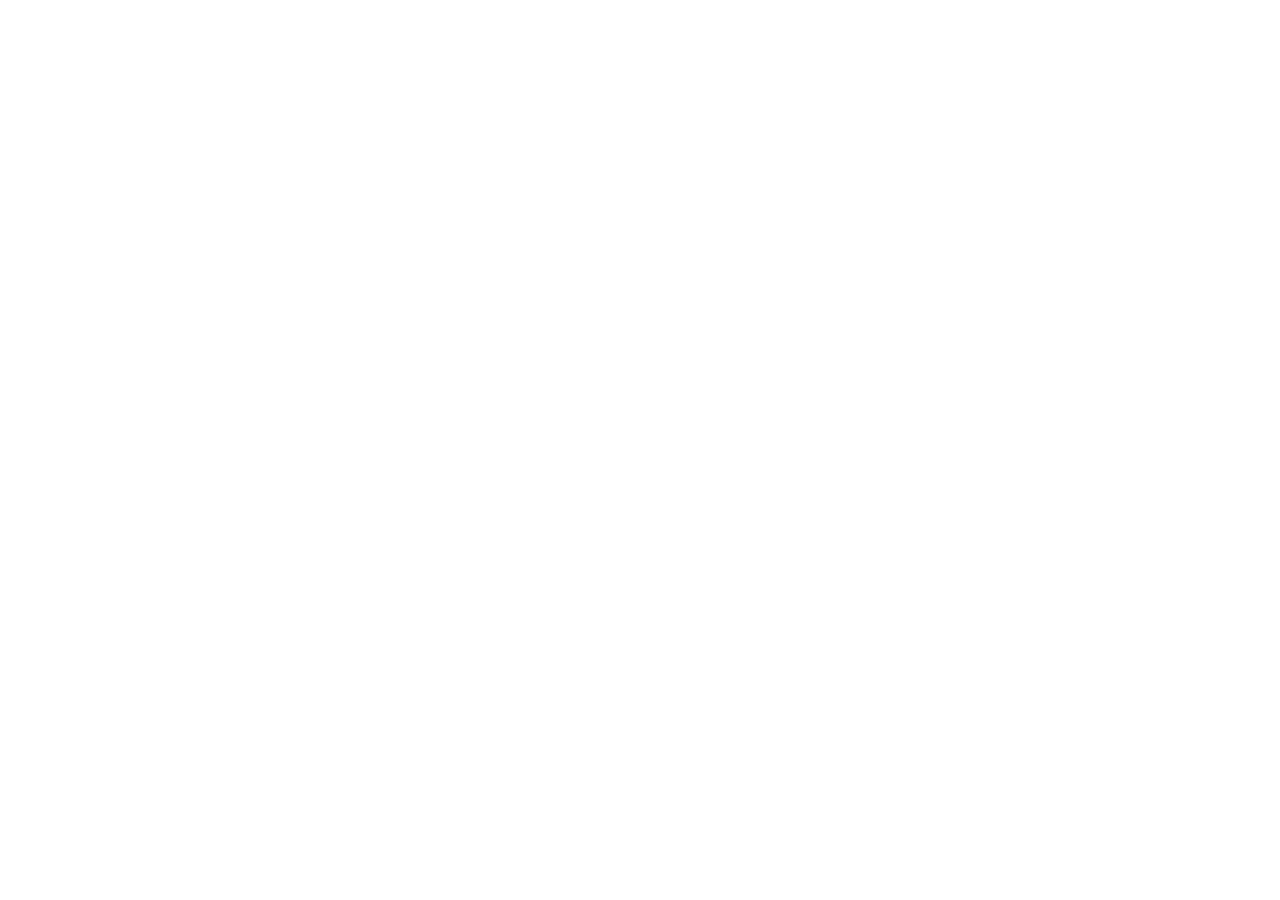
==== index.html @ 54053873 "Add files via upload landing page, privacy page, delete account" ====
<!DOCTYPE html>
<html lang="en">
<head>
  <meta charset="UTF-8" />
  <meta name="viewport" content="width=device-width, initial-scale=1.0" />
  <title>PlantID — Identify Plants & Mushrooms</title>
  <meta name="description" content="Identify plants and mushrooms instantly with AI. Free app for Android. Covers South America, North America, Europe and more." />
  <link rel="stylesheet" href="style.css" />
  <link rel="icon" href="data:image/svg+xml,<svg xmlns='http://www.w3.org/2000/svg' viewBox='0 0 100 100'><text y='.9em' font-size='90'>🌿</text></svg>" />
</head>
<body class="lang-en">

<!-- ── Nav ────────────────────────────────────────────────────────────────── -->
<nav class="nav">
  <div class="nav-inner">
    <a href="index.html" class="nav-logo">
      <span>🌿</span> PlantID
    </a>
    <ul class="nav-links">
      <li><a href="#features"    lang="en">Features</a>    <a href="#features"    lang="es">Características</a></li>
      <li><a href="#regions"     lang="en">Regions</a>     <a href="#regions"     lang="es">Regiones</a></li>
      <li><a href="#pricing"     lang="en">Pricing</a>     <a href="#pricing"     lang="es">Precios</a></li>
      <li><a href="privacy.html" lang="en">Privacy</a>     <a href="privacy.html" lang="es">Privacidad</a></li>
    </ul>
    <div class="lang-toggle">
      <button class="lang-btn active" onclick="setLang('en')">EN</button>
      <button class="lang-btn"       onclick="setLang('es')">ES</button>
    </div>
  </div>
</nav>

<!-- ── Hero ───────────────────────────────────────────────────────────────── -->
<section class="hero">
  <div class="hero-emoji">🌿</div>

  <h1 lang="en">Identify any plant<br>in seconds</h1>
  <h1 lang="es">Identificá cualquier planta<br>en segundos</h1>

  <p lang="en">Point your camera at a plant or mushroom and get an instant AI-powered identification with taxonomy, common name, and confidence score.</p>
  <p lang="es">Apuntá tu cámara a una planta u hongo y obtené una identificación instantánea con taxonomía, nombre común y nivel de confianza.</p>

  <div class="hero-btns">
    <a href="#" class="btn btn-primary">
      <!-- Google Play icon -->
      <svg width="20" height="20" viewBox="0 0 24 24" fill="currentColor"><path d="M3.18 23.76c.33.19.7.24 1.07.14l11.66-6.73-2.5-2.5-10.23 9.09zm15.64-9.03L5.42 7.85 3.17.23C2.82.05 2.41.1 2.1.34L14.57 12 18.82 14.73zM21.4 10.26l-2.92-1.69-2.93 2.6 2.93 2.6 2.95-1.7c.84-.48.84-1.33-.03-1.81zM4.25.14C3.88.04 3.51.09 3.18.28L13.41 9.37l2.5-2.5L4.25.14z"/></svg>
      <span lang="en">Get it on Google Play</span>
      <span lang="es">Descargar en Google Play</span>
    </a>
    <a href="#features" class="btn btn-outline">
      <span lang="en">Learn more</span>
      <span lang="es">Ver más</span>
    </a>
  </div>

  <div class="badges">
    <span class="badge" lang="en">🆓 Free to start</span>
    <span class="badge" lang="es">🆓 Gratis para empezar</span>
    <span class="badge" lang="en">🌍 5+ Regions</span>
    <span class="badge" lang="es">🌍 5+ Regiones</span>
    <span class="badge" lang="en">🤖 AI-powered</span>
    <span class="badge" lang="es">🤖 Inteligencia artificial</span>
    <span class="badge" lang="en">🍄 Plants & Fungi</span>
    <span class="badge" lang="es">🍄 Plantas y Hongos</span>
  </div>
</section>

<!-- ── Features ───────────────────────────────────────────────────────────── -->
<section class="section" id="features">
  <div class="section-inner">
    <p class="section-label" lang="en">Features</p>
    <p class="section-label" lang="es">Características</p>

    <h2 lang="en">Everything you need to know about a plant</h2>
    <h2 lang="es">Todo lo que necesitás saber sobre una planta</h2>

    <p class="section-sub" lang="en">PlantID uses custom-trained AI models for each region, giving you accurate results without an internet connection to external databases.</p>
    <p class="section-sub" lang="es">PlantID usa modelos de IA entrenados específicamente para cada región, dándote resultados precisos sin depender de bases de datos externas.</p>

    <div class="features-grid">
      <div class="feature-card">
        <div class="feature-icon">📸</div>
        <h3 lang="en">Camera & Gallery</h3>
        <h3 lang="es">Cámara y galería</h3>
        <p lang="en">Take a photo on the spot or upload one from your gallery. Results appear in under 2 seconds.</p>
        <p lang="es">Tomá una foto en el momento o subí una desde tu galería. Los resultados aparecen en menos de 2 segundos.</p>
      </div>

      <div class="feature-card">
        <div class="feature-icon">📍</div>
        <h3 lang="en">GPS-smart regions</h3>
        <h3 lang="es">Regiones por GPS</h3>
        <p lang="en">Your location is used automatically to select the best regional model — no configuration needed.</p>
        <p lang="es">Tu ubicación se usa automáticamente para elegir el mejor modelo regional. Sin configuración.</p>
      </div>

      <div class="feature-card">
        <div class="feature-icon">🔬</div>
        <h3 lang="en">Full taxonomy</h3>
        <h3 lang="es">Taxonomía completa</h3>
        <p lang="en">Get kingdom, phylum, class, order, family, genus, species and common name for each identification.</p>
        <p lang="es">Obtené reino, filo, clase, orden, familia, género, especie y nombre común de cada identificación.</p>
      </div>

      <div class="feature-card">
        <div class="feature-icon">🍄</div>
        <h3 lang="en">Fungi included</h3>
        <h3 lang="es">Incluye hongos</h3>
        <p lang="en">Dedicated mushroom identification model. Always accompanied by a safety warning — never rely solely on AI for foraging.</p>
        <p lang="es">Modelo dedicado para hongos. Siempre acompañado de advertencia de seguridad — nunca consumas basándote solo en IA.</p>
      </div>

      <div class="feature-card">
        <div class="feature-icon">⚡</div>
        <h3 lang="en">Instant results</h3>
        <h3 lang="es">Resultados instantáneos</h3>
        <p lang="en">Top-5 species with confidence scores. Cached results are free and instant — no repeated processing.</p>
        <p lang="es">Top-5 especies con porcentaje de confianza. Los resultados en caché son gratuitos e instantáneos.</p>
      </div>

      <div class="feature-card">
        <div class="feature-icon">🔐</div>
        <h3 lang="en">Privacy first</h3>
        <h3 lang="es">Privacidad primero</h3>
        <p lang="en">Your photos are processed and immediately discarded — never stored on our servers.</p>
        <p lang="es">Tus fotos se procesan y se descartan de inmediato — nunca se almacenan en nuestros servidores.</p>
      </div>
    </div>
  </div>
</section>

<!-- ── Regions ─────────────────────────────────────────────────────────────── -->
<section class="section section-alt" id="regions">
  <div class="section-inner">
    <p class="section-label" lang="en">Coverage</p>
    <p class="section-label" lang="es">Cobertura</p>

    <h2 lang="en">Regional AI models trained on local species</h2>
    <h2 lang="es">Modelos de IA entrenados en especies locales</h2>

    <p class="section-sub" lang="en">Each region has its own model trained on thousands of species photos — far more accurate than a single global model.</p>
    <p class="section-sub" lang="es">Cada región tiene su propio modelo entrenado con miles de fotos de especies — mucho más preciso que un modelo global único.</p>

    <div class="regions-grid">
      <div class="region-chip"><span class="flag">🌎</span><span lang="en">Southern South America</span><span lang="es">Sudamérica Sur</span></div>
      <div class="region-chip"><span class="flag">🦅</span><span lang="en">North America</span><span lang="es">Norteamérica</span></div>
      <div class="region-chip"><span class="flag">🏰</span><span lang="en">Europe</span><span lang="es">Europa</span></div>
      <div class="region-chip"><span class="flag">🌏</span><span lang="en">East Asia</span><span lang="es">Asia Oriental</span></div>
      <div class="region-chip"><span class="flag">🍄</span><span lang="en">Fungi — Global</span><span lang="es">Hongos — Global</span></div>
      <div class="region-chip"><span class="flag">🔜</span><span lang="en">More coming soon</span><span lang="es">Más próximamente</span></div>
    </div>
  </div>
</section>

<!-- ── Pricing ─────────────────────────────────────────────────────────────── -->
<section class="section" id="pricing">
  <div class="section-inner">
    <p class="section-label" lang="en">Pricing</p>
    <p class="section-label" lang="es">Precios</p>

    <h2 lang="en">Start free, upgrade when you need it</h2>
    <h2 lang="es">Empezá gratis, actualizá cuando lo necesites</h2>

    <p class="section-sub" lang="en">No credit card required to get started. Free plan includes 15 identifications per month — plenty for casual use.</p>
    <p class="section-sub" lang="es">Sin tarjeta de crédito para empezar. El plan gratuito incluye 15 identificaciones por mes — suficiente para uso casual.</p>

    <div class="plans-grid">
      <!-- Free plan -->
      <div class="plan-card">
        <div class="plan-name" lang="en">Free</div>
        <div class="plan-name" lang="es">Gratis</div>
        <div class="plan-price">$0</div>
        <div class="plan-period" lang="en">forever</div>
        <div class="plan-period" lang="es">para siempre</div>
        <ul class="plan-features">
          <li lang="en">15 identifications / month</li>
          <li lang="es">15 identificaciones / mes</li>
          <li lang="en">All regional models</li>
          <li lang="es">Todos los modelos regionales</li>
          <li lang="en">Full taxonomy results</li>
          <li lang="es">Taxonomía completa</li>
          <li lang="en">No account required to try</li>
          <li lang="es">Sin cuenta para probar</li>
        </ul>
      </div>

      <!-- Premium plan -->
      <div class="plan-card featured">
        <div class="plan-badge" lang="en">Most popular</div>
        <div class="plan-badge" lang="es">Más popular</div>
        <div class="plan-name" lang="en">Premium</div>
        <div class="plan-name" lang="es">Premium</div>
        <div class="plan-price">$1.99</div>
        <div class="plan-period" lang="en">per month · or $14.99/year (save 37%)</div>
        <div class="plan-period" lang="es">por mes · o $14.99/año (ahorrás 37%)</div>
        <ul class="plan-features">
          <li lang="en">Unlimited identifications</li>
          <li lang="es">Identificaciones ilimitadas</li>
          <li lang="en">All regional models</li>
          <li lang="es">Todos los modelos regionales</li>
          <li lang="en">Priority processing</li>
          <li lang="es">Procesamiento prioritario</li>
          <li lang="en">Cancel anytime from Google Play</li>
          <li lang="es">Cancelá en cualquier momento desde Google Play</li>
        </ul>
      </div>
    </div>
  </div>
</section>

<!-- ── CTA ─────────────────────────────────────────────────────────────────── -->
<section class="cta">
  <h2 lang="en">Ready to identify your first plant?</h2>
  <h2 lang="es">¿Listo para identificar tu primera planta?</h2>
  <p lang="en">Join thousands of nature enthusiasts, hikers, and botanists who use PlantID every day.</p>
  <p lang="es">Unite a miles de entusiastas de la naturaleza, senderistas y botánicos que usan PlantID todos los días.</p>
  <a href="#" class="btn btn-primary">
    <svg width="20" height="20" viewBox="0 0 24 24" fill="currentColor"><path d="M3.18 23.76c.33.19.7.24 1.07.14l11.66-6.73-2.5-2.5-10.23 9.09zm15.64-9.03L5.42 7.85 3.17.23C2.82.05 2.41.1 2.1.34L14.57 12 18.82 14.73zM21.4 10.26l-2.92-1.69-2.93 2.6 2.93 2.6 2.95-1.7c.84-.48.84-1.33-.03-1.81zM4.25.14C3.88.04 3.51.09 3.18.28L13.41 9.37l2.5-2.5L4.25.14z"/></svg>
    <span lang="en">Download — It's free</span>
    <span lang="es">Descargar — Es gratis</span>
  </a>
</section>

<!-- ── Footer ──────────────────────────────────────────────────────────────── -->
<footer class="footer">
  <ul class="footer-links">
    <li><a href="index.html">PlantID</a></li>
    <li><a href="privacy.html" lang="en">Privacy Policy</a><a href="privacy.html" lang="es">Política de Privacidad</a></li>
    <li><a href="delete-account.html" lang="en">Delete Account</a><a href="delete-account.html" lang="es">Borrar Cuenta</a></li>
  </ul>
  <p lang="en">&copy; 2025 PlantID. For research and educational use only.</p>
  <p lang="es">&copy; 2025 PlantID. Solo para uso educativo e investigación.</p>
</footer>

<script>
  function setLang(lang) {
    document.body.className = 'lang-' + lang;
    document.documentElement.lang = lang;
    localStorage.setItem('plantid-lang', lang);
    document.querySelectorAll('.lang-btn').forEach(btn => {
      btn.classList.toggle('active', btn.textContent.trim().toLowerCase() === lang);
    });
  }
  // Restore saved language
  const saved = localStorage.getItem('plantid-lang') || 'en';
  setLang(saved);
</script>
</body>
</html>
---- style.css ----
/* ── Reset & base ─────────────────────────────────────────────────────────── */
*, *::before, *::after { box-sizing: border-box; margin: 0; padding: 0; }

:root {
  --green-dark:   #1b4332;
  --green-mid:    #2d6a4f;
  --green-main:   #40916c;
  --green-light:  #74c69d;
  --green-pale:   #d8f3dc;
  --green-bg:     #f0faf4;
  --text-dark:    #1a1a2e;
  --text-mid:     #4a4a6a;
  --text-light:   #6c757d;
  --white:        #ffffff;
  --radius:       12px;
  --shadow:       0 4px 24px rgba(0,0,0,.09);
  --shadow-sm:    0 2px 10px rgba(0,0,0,.06);
}

html { scroll-behavior: smooth; }

body {
  font-family: -apple-system, BlinkMacSystemFont, 'Segoe UI', Roboto, Helvetica, Arial, sans-serif;
  color: var(--text-dark);
  background: var(--white);
  line-height: 1.65;
  font-size: 16px;
}

a { color: var(--green-main); text-decoration: none; }
a:hover { text-decoration: underline; }

img { max-width: 100%; display: block; }

/* ── Language hidden ──────────────────────────────────────────────────────── */
[lang="en"], [lang="es"] { display: none; }
body.lang-en [lang="en"] { display: revert; }
body.lang-es [lang="es"] { display: revert; }

/* ── Nav ──────────────────────────────────────────────────────────────────── */
.nav {
  position: sticky;
  top: 0;
  z-index: 100;
  background: rgba(255,255,255,.92);
  backdrop-filter: blur(10px);
  border-bottom: 1px solid var(--green-pale);
  padding: 0 24px;
}
.nav-inner {
  max-width: 960px;
  margin: 0 auto;
  display: flex;
  align-items: center;
  justify-content: space-between;
  height: 60px;
  gap: 16px;
}
.nav-logo {
  display: flex;
  align-items: center;
  gap: 10px;
  font-weight: 700;
  font-size: 1.1rem;
  color: var(--green-dark);
  text-decoration: none;
}
.nav-logo span { font-size: 1.5rem; }
.nav-links {
  display: flex;
  align-items: center;
  gap: 20px;
  list-style: none;
}
.nav-links a {
  font-size: .9rem;
  color: var(--text-mid);
  font-weight: 500;
}
.nav-links a:hover { color: var(--green-main); text-decoration: none; }

/* ── Lang toggle ──────────────────────────────────────────────────────────── */
.lang-toggle {
  display: flex;
  gap: 2px;
  background: var(--green-pale);
  border-radius: 8px;
  padding: 3px;
  flex-shrink: 0;
}
.lang-btn {
  border: none;
  background: transparent;
  padding: 4px 10px;
  border-radius: 6px;
  font-size: .8rem;
  font-weight: 600;
  cursor: pointer;
  color: var(--green-dark);
  transition: background .15s, color .15s;
}
.lang-btn.active {
  background: var(--white);
  color: var(--green-main);
  box-shadow: var(--shadow-sm);
}

/* ── Hero ─────────────────────────────────────────────────────────────────── */
.hero {
  background: linear-gradient(145deg, var(--green-dark) 0%, var(--green-main) 100%);
  color: var(--white);
  padding: 80px 24px 72px;
  text-align: center;
}
.hero-emoji { font-size: 80px; line-height: 1; margin-bottom: 20px; }
.hero h1 {
  font-size: clamp(2rem, 5vw, 3.2rem);
  font-weight: 800;
  letter-spacing: -.5px;
  margin-bottom: 16px;
}
.hero p {
  font-size: clamp(1rem, 2.5vw, 1.2rem);
  opacity: .88;
  max-width: 540px;
  margin: 0 auto 36px;
}
.hero-btns {
  display: flex;
  justify-content: center;
  gap: 14px;
  flex-wrap: wrap;
}
.btn {
  display: inline-flex;
  align-items: center;
  gap: 8px;
  padding: 14px 28px;
  border-radius: 50px;
  font-weight: 700;
  font-size: .95rem;
  transition: transform .15s, box-shadow .15s;
  cursor: pointer;
  border: none;
}
.btn:hover { transform: translateY(-2px); text-decoration: none; }
.btn-primary {
  background: var(--white);
  color: var(--green-dark);
  box-shadow: 0 4px 20px rgba(0,0,0,.2);
}
.btn-primary:hover { box-shadow: 0 8px 30px rgba(0,0,0,.25); }
.btn-outline {
  background: transparent;
  color: var(--white);
  border: 2px solid rgba(255,255,255,.5);
}
.btn-outline:hover { border-color: var(--white); }

/* ── Badges row ───────────────────────────────────────────────────────────── */
.badges {
  display: flex;
  justify-content: center;
  gap: 10px;
  flex-wrap: wrap;
  margin-top: 28px;
}
.badge {
  background: rgba(255,255,255,.15);
  border: 1px solid rgba(255,255,255,.25);
  color: var(--white);
  padding: 5px 14px;
  border-radius: 50px;
  font-size: .82rem;
  font-weight: 600;
}

/* ── Section ──────────────────────────────────────────────────────────────── */
.section { padding: 72px 24px; }
.section-inner { max-width: 960px; margin: 0 auto; }
.section-alt { background: var(--green-bg); }

.section-label {
  text-transform: uppercase;
  font-size: .75rem;
  font-weight: 700;
  letter-spacing: 1.5px;
  color: var(--green-main);
  margin-bottom: 8px;
}
.section h2 {
  font-size: clamp(1.5rem, 3.5vw, 2.2rem);
  font-weight: 800;
  color: var(--green-dark);
  margin-bottom: 12px;
}
.section-sub {
  color: var(--text-mid);
  font-size: 1.05rem;
  max-width: 560px;
  margin-bottom: 48px;
}

/* ── Features grid ────────────────────────────────────────────────────────── */
.features-grid {
  display: grid;
  grid-template-columns: repeat(auto-fit, minmax(240px, 1fr));
  gap: 24px;
}
.feature-card {
  background: var(--white);
  border-radius: var(--radius);
  padding: 28px 24px;
  box-shadow: var(--shadow-sm);
  border: 1px solid var(--green-pale);
  transition: transform .15s, box-shadow .15s;
}
.feature-card:hover {
  transform: translateY(-4px);
  box-shadow: var(--shadow);
}
.feature-icon { font-size: 2.2rem; margin-bottom: 14px; }
.feature-card h3 {
  font-size: 1.05rem;
  font-weight: 700;
  color: var(--green-dark);
  margin-bottom: 8px;
}
.feature-card p { font-size: .92rem; color: var(--text-mid); }

/* ── Regions ──────────────────────────────────────────────────────────────── */
.regions-grid {
  display: grid;
  grid-template-columns: repeat(auto-fit, minmax(180px, 1fr));
  gap: 14px;
  margin-top: 12px;
}
.region-chip {
  background: var(--white);
  border: 1.5px solid var(--green-pale);
  border-radius: var(--radius);
  padding: 16px;
  text-align: center;
  font-size: .88rem;
  font-weight: 600;
  color: var(--green-dark);
}
.region-chip .flag { font-size: 1.4rem; display: block; margin-bottom: 6px; }

/* ── Plans ────────────────────────────────────────────────────────────────── */
.plans-grid {
  display: grid;
  grid-template-columns: repeat(auto-fit, minmax(260px, 1fr));
  gap: 24px;
}
.plan-card {
  border-radius: var(--radius);
  padding: 32px 28px;
  border: 2px solid var(--green-pale);
  position: relative;
}
.plan-card.featured {
  border-color: var(--green-main);
  background: var(--green-dark);
  color: var(--white);
}
.plan-badge {
  position: absolute;
  top: -13px;
  left: 50%;
  transform: translateX(-50%);
  background: var(--green-light);
  color: var(--green-dark);
  font-size: .75rem;
  font-weight: 700;
  padding: 3px 14px;
  border-radius: 50px;
  white-space: nowrap;
}
.plan-name {
  font-size: 1.1rem;
  font-weight: 700;
  margin-bottom: 6px;
}
.plan-price {
  font-size: 2rem;
  font-weight: 800;
  margin: 12px 0 4px;
  color: var(--green-main);
}
.plan-card.featured .plan-price { color: var(--green-light); }
.plan-period { font-size: .85rem; color: var(--text-light); margin-bottom: 24px; }
.plan-card.featured .plan-period { color: rgba(255,255,255,.6); }
.plan-features { list-style: none; }
.plan-features li {
  display: flex;
  align-items: center;
  gap: 10px;
  padding: 6px 0;
  font-size: .92rem;
}
.plan-features li::before { content: '✓'; color: var(--green-main); font-weight: 700; flex-shrink: 0; }
.plan-card.featured .plan-features li::before { color: var(--green-light); }

/* ── CTA ──────────────────────────────────────────────────────────────────── */
.cta {
  background: linear-gradient(135deg, var(--green-dark) 0%, var(--green-mid) 100%);
  color: var(--white);
  text-align: center;
  padding: 72px 24px;
}
.cta h2 {
  font-size: clamp(1.6rem, 4vw, 2.4rem);
  font-weight: 800;
  margin-bottom: 14px;
}
.cta p { opacity: .85; margin-bottom: 32px; font-size: 1.05rem; }

/* ── Footer ───────────────────────────────────────────────────────────────── */
.footer {
  background: var(--green-dark);
  color: rgba(255,255,255,.7);
  padding: 40px 24px;
  text-align: center;
  font-size: .88rem;
}
.footer-links {
  display: flex;
  justify-content: center;
  gap: 24px;
  flex-wrap: wrap;
  margin-bottom: 16px;
  list-style: none;
}
.footer-links a { color: rgba(255,255,255,.7); }
.footer-links a:hover { color: var(--white); text-decoration: none; }

/* ── Legal pages ──────────────────────────────────────────────────────────── */
.legal-hero {
  background: linear-gradient(135deg, var(--green-dark) 0%, var(--green-mid) 100%);
  color: var(--white);
  padding: 60px 24px 50px;
  text-align: center;
}
.legal-hero h1 { font-size: clamp(1.8rem, 4vw, 2.6rem); font-weight: 800; margin-bottom: 10px; }
.legal-hero p { opacity: .8; font-size: .95rem; }

.legal-body {
  max-width: 760px;
  margin: 0 auto;
  padding: 56px 24px;
}
.legal-body h2 {
  font-size: 1.25rem;
  font-weight: 700;
  color: var(--green-dark);
  margin: 40px 0 10px;
  padding-bottom: 8px;
  border-bottom: 2px solid var(--green-pale);
}
.legal-body h2:first-child { margin-top: 0; }
.legal-body p, .legal-body li { color: var(--text-mid); margin-bottom: 10px; font-size: .97rem; }
.legal-body ul { padding-left: 20px; margin-bottom: 12px; }
.legal-body li { margin-bottom: 6px; }
.legal-body strong { color: var(--text-dark); }
.legal-body a { color: var(--green-main); }

.info-box {
  background: var(--green-bg);
  border-left: 4px solid var(--green-main);
  border-radius: 0 var(--radius) var(--radius) 0;
  padding: 16px 20px;
  margin: 20px 0;
  font-size: .95rem;
  color: var(--text-mid);
}

/* Delete steps */
.steps { list-style: none; counter-reset: steps; }
.steps li {
  counter-increment: steps;
  display: flex;
  align-items: flex-start;
  gap: 16px;
  margin-bottom: 20px;
}
.steps li::before {
  content: counter(steps);
  display: flex;
  align-items: center;
  justify-content: center;
  min-width: 32px;
  height: 32px;
  background: var(--green-main);
  color: var(--white);
  border-radius: 50%;
  font-weight: 700;
  font-size: .9rem;
  flex-shrink: 0;
  margin-top: 2px;
}
.steps li div strong { display: block; color: var(--text-dark); margin-bottom: 2px; }

.warning-box {
  background: #fff8e1;
  border-left: 4px solid #f9a825;
  border-radius: 0 var(--radius) var(--radius) 0;
  padding: 16px 20px;
  margin: 20px 0;
  font-size: .95rem;
  color: #5d4037;
}

.email-link {
  display: inline-flex;
  align-items: center;
  gap: 8px;
  background: var(--green-pale);
  border: 1.5px solid var(--green-light);
  border-radius: 8px;
  padding: 10px 18px;
  font-weight: 600;
  color: var(--green-dark);
  margin: 12px 0;
  transition: background .15s;
}
.email-link:hover { background: var(--green-light); color: var(--white); text-decoration: none; }

/* ── Responsive ───────────────────────────────────────────────────────────── */
@media (max-width: 640px) {
  .nav-links { display: none; }
  .section { padding: 52px 20px; }
  .hero { padding: 56px 20px 52px; }
  .legal-body { padding: 40px 20px; }
}
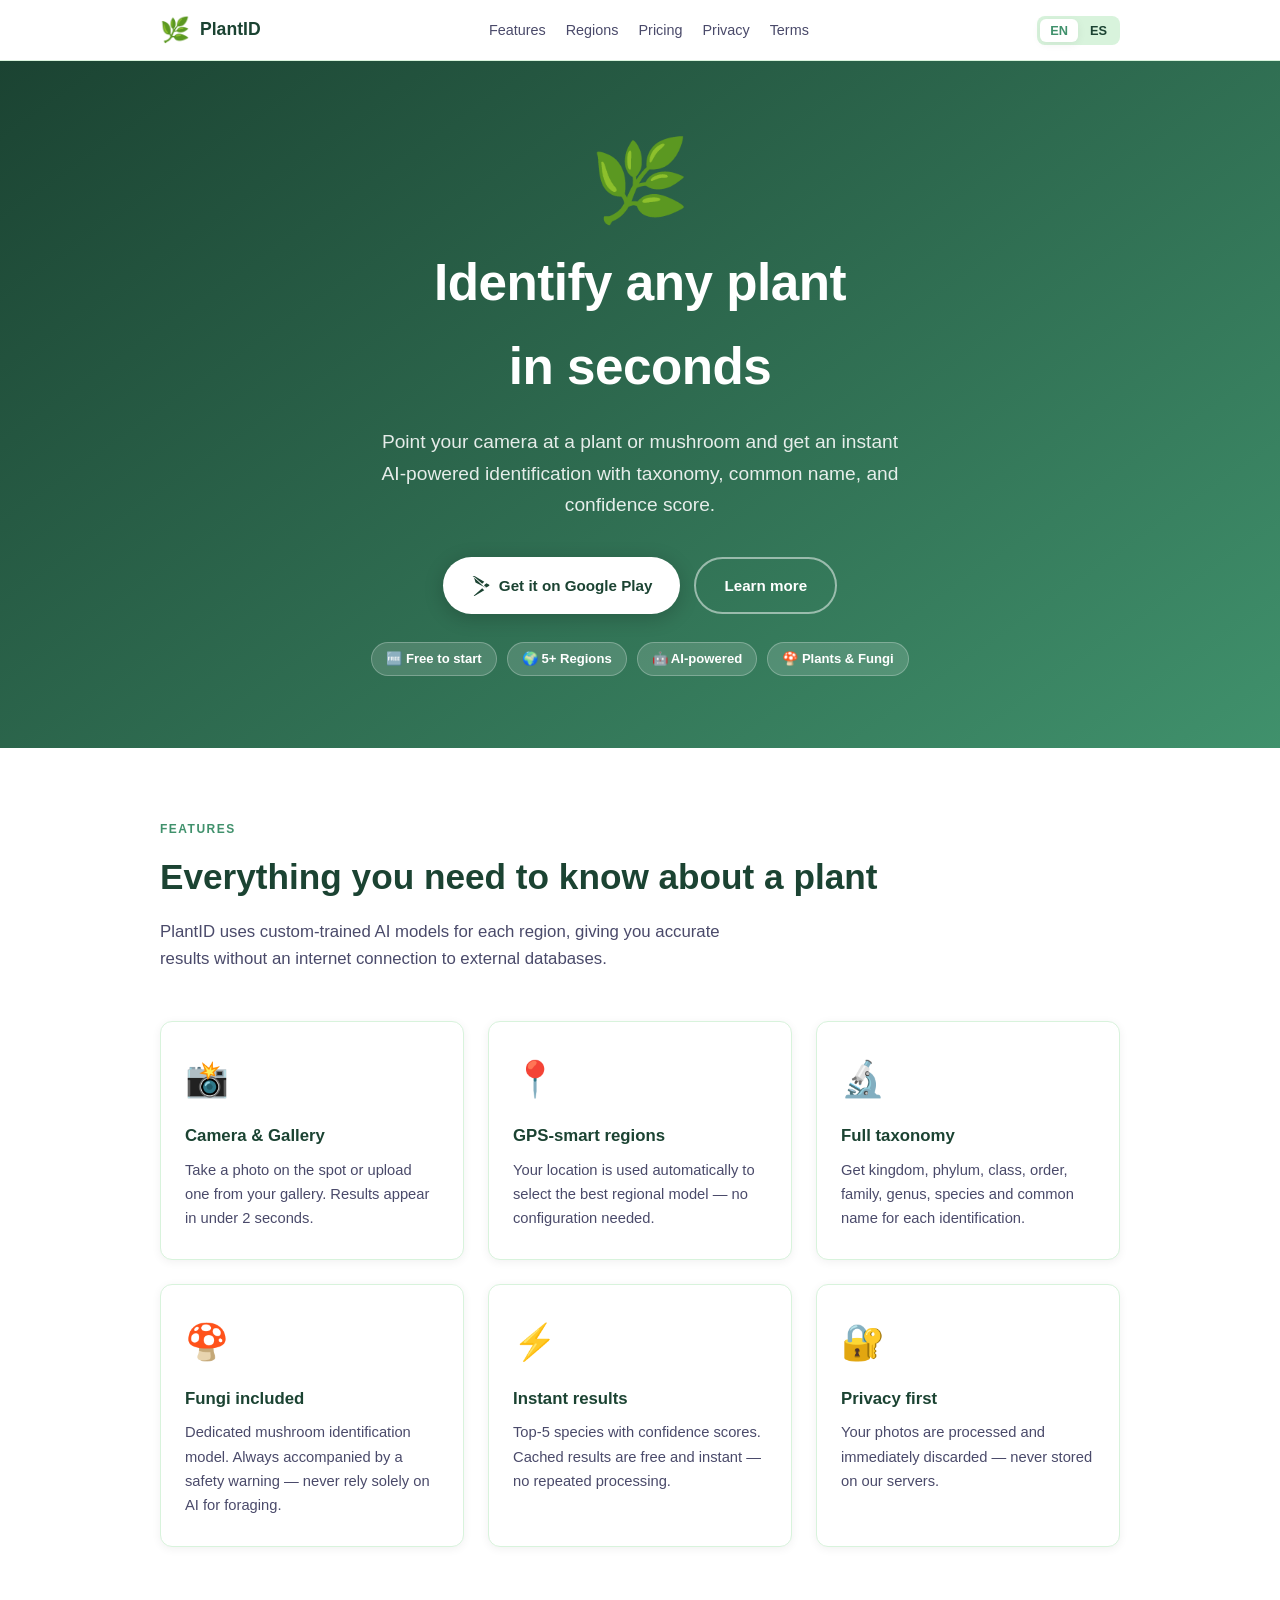
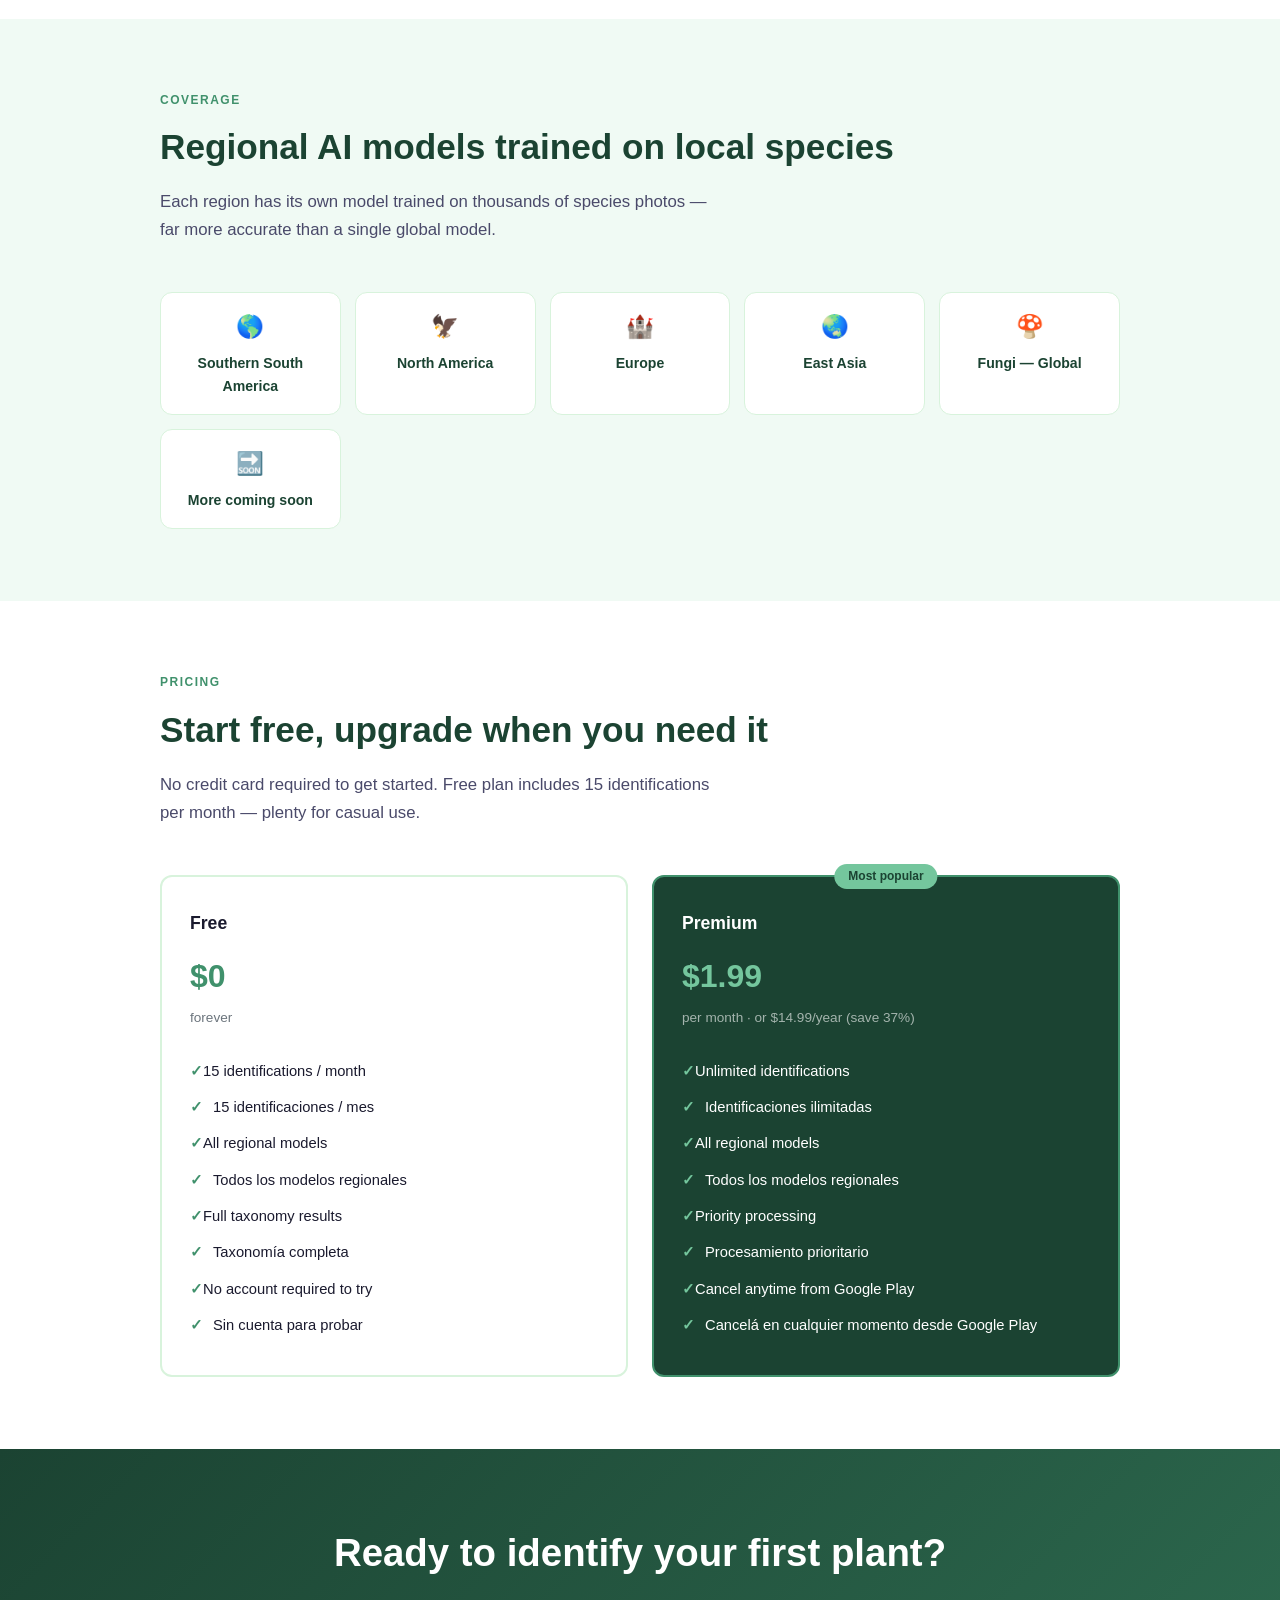
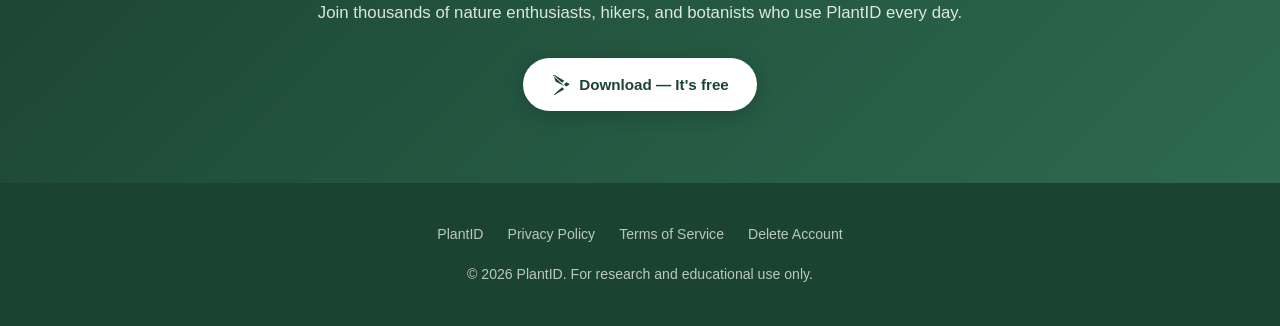
==== commit d57875ca: "Add Terms of Service, AI disclaimer, and update footer links - New terms.html with ToS in EN/ES incl" ====
--- a/index.html
+++ b/index.html
@@ -21,6 +21,7 @@
       <li><a href="#regions"     lang="en">Regions</a>     <a href="#regions"     lang="es">Regiones</a></li>
       <li><a href="#pricing"     lang="en">Pricing</a>     <a href="#pricing"     lang="es">Precios</a></li>
       <li><a href="privacy.html" lang="en">Privacy</a>     <a href="privacy.html" lang="es">Privacidad</a></li>
+      <li><a href="terms.html"   lang="en">Terms</a>       <a href="terms.html"   lang="es">Términos</a></li>
     </ul>
     <div class="lang-toggle">
       <button class="lang-btn active" onclick="setLang('en')">EN</button>
@@ -225,10 +226,11 @@
   <ul class="footer-links">
     <li><a href="index.html">PlantID</a></li>
     <li><a href="privacy.html" lang="en">Privacy Policy</a><a href="privacy.html" lang="es">Política de Privacidad</a></li>
+    <li><a href="terms.html" lang="en">Terms of Service</a><a href="terms.html" lang="es">Términos de Servicio</a></li>
     <li><a href="delete-account.html" lang="en">Delete Account</a><a href="delete-account.html" lang="es">Borrar Cuenta</a></li>
   </ul>
-  <p lang="en">&copy; 2025 PlantID. For research and educational use only.</p>
-  <p lang="es">&copy; 2025 PlantID. Solo para uso educativo e investigación.</p>
+  <p lang="en">&copy; 2026 PlantID. For research and educational use only.</p>
+  <p lang="es">&copy; 2026 PlantID. Solo para uso educativo e investigación.</p>
 </footer>
 
 <script>
--- a/style.css
+++ b/style.css
@@ -33,7 +33,9 @@
 img { max-width: 100%; display: block; }
 
 /* ── Language hidden ──────────────────────────────────────────────────────── */
-[lang="en"], [lang="es"] { display: none; }
+/* Usar "body [lang]" para no ocultar <html lang="en"> que causaría página en blanco */
+body [lang="en"],
+body [lang="es"] { display: none; }
 body.lang-en [lang="en"] { display: revert; }
 body.lang-es [lang="es"] { display: revert; }
 
